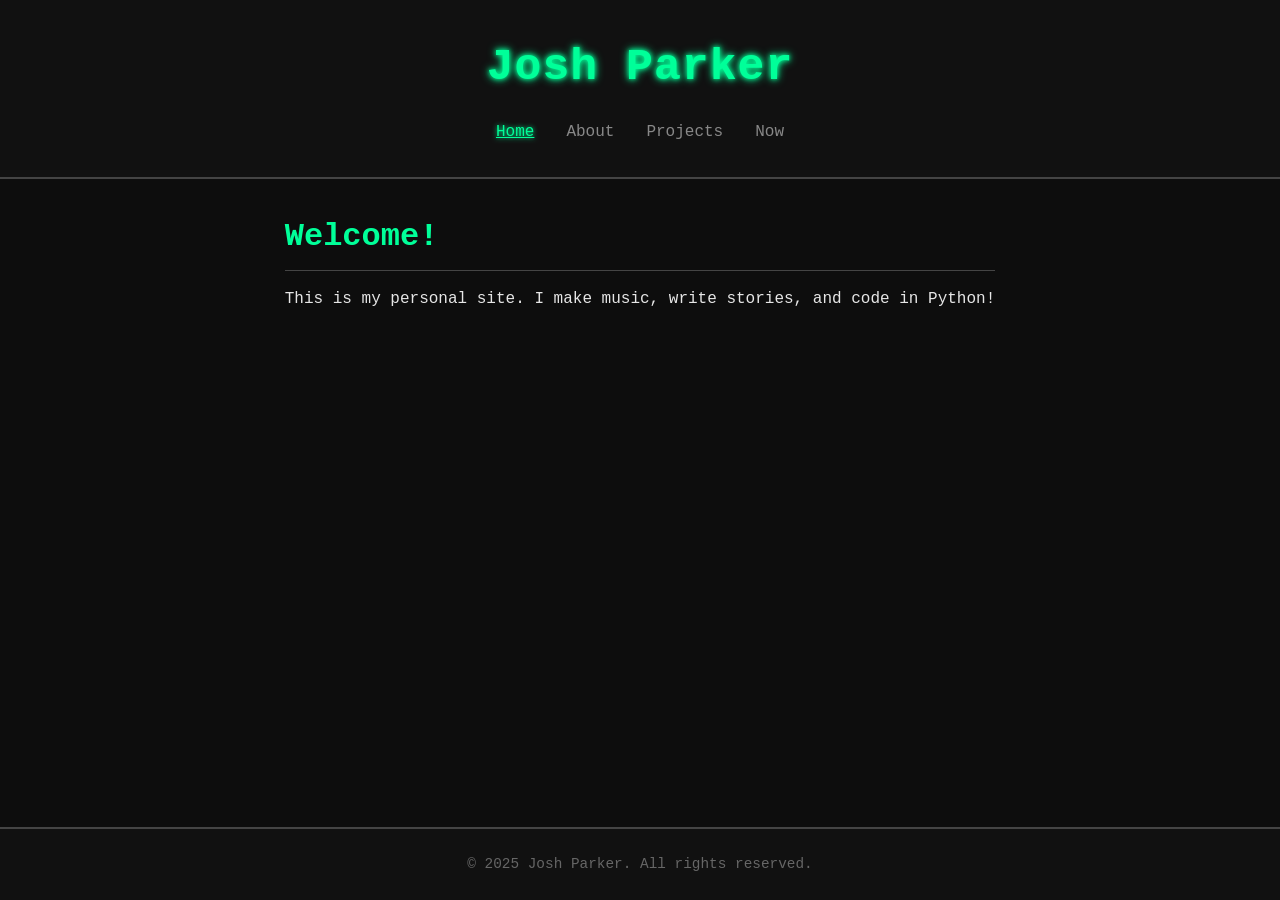
==== index.html @ b6ccecd1 "Added Current Song, updated everything, new theme, and added a localhost server .bat for development" ====
<!DOCTYPE html>
<html lang="en">
<head>
  <meta charset="UTF-8" />
  <meta name="viewport" content="width=device-width, initial-scale=1" />
  <link rel="icon" href="icon.png" type="image/png" />
  <title>Josh Parker</title>
  <link rel="stylesheet" href="style.css" />
</head>
<body>
  <header>
    <a href="#home" class="logo-link">
    </a>
    <h1>Josh Parker</h1>
    <nav>
      <a href="#home">Home</a>
      <a href="#about">About</a>
      <a href="#projects">Projects</a>
      <a href="#now">Now</a>
    </nav>
  </header>

  <main>
    <section id="home" class="page active fade-in">
      <h2>Welcome!</h2>
      <p>This is my personal site. I make music, write stories, and code in Python!</p>
    </section>

  <section id="now" class="page">
    <h2>What I'm Doing Now</h2>
    <p>This page is a reflection of what I'm currently focused on. Inspired by <a href="https://nownownow.com" target="_blank">nownownow.com</a>.</p>
    <ul>
      <li><strong>🎵 Music:</strong> Writing and producing original music — lots of experimenting with percussion and electric recently. Fav Artists RN: TOP, Half-Alive, Raynes.</li>
      <li><strong>🧑‍💻 Programming:</strong> This website, and anything that needs done for my CS class lol.</li>
      <li><strong>✍️ Writing:</strong> Expanding the Nexus storyline and worldbuilding across the <a href="projects">Echoverse</a>.</li>
      <li><strong>📚 Reading:</strong> Reading some more Star Wars: Legends, because I've collected way too many I haven't read.</li>
      <li><strong>🧠 Learning:</strong> Trying to get better at backend coding, Joel usualy does that... Brushing up on my UI/UX design; it's been a minute.</li>
    </ul>
    <h2>Now Playing...</h2>
    <p>Check out what I'm currently listening to on Spotify:</p>
    <div id="spotify-widget">
      <img id="spotify-art" src="https://i.scdn.co/image/ab67616d0000b273aaa954ffc9e1e606c17bad8d" alt="Album Art" />
      <div id="spotify-info">
        <a id="spotify-track" href="#" target="_blank">Loading...</a>
        <p id="spotify-artist">Loading...</p>
      </div>
    </div>
    <p>&nbsp;</p>
    <p>This is a widget made to pull my data from a HTTP server that holds data from Spotify's API. It is a REAL TIME representation of what I am listening to RIGHT NOW. It should update once every 15 seconds.</p>
    <p>&nbsp;</p>
    <p><em>Last updated: August 16, 2025</em></p>
  </section>


    <section id="projects" class="page">
      <h2>Projects</h2>
      <ul>
        <li><strong>mDirt:</strong> A tool for easier Minecraft Datapack creation <a href="https://faith-and-code-technologies.github.io/mDirt/">View Here</a></li>
        <li><strong>Echoverse:</strong> A unvierse or stories spaning across thousands of years on multiple planets, writen with my cousin Joel! See <a href="https://thejupiterdev.github.io/#worlds" target="_blank">his website</a> for more.</li>
        <li><strong>Music Projects:</strong> <a href="https://www.youtube.com/@Josh-Makes-Music" target="_blank">YouTube Channel</a></li>
      </ul>
    </section>

    <section id="about" class="page">
      <h2>About</h2>
      <p>Hey there! I'm Josh Parker — musician, coder, and storyteller.</p>
    </section>
  </main>

  <footer>
    <p>© 2025 Josh Parker. All rights reserved.</p>
  </footer>

  <script>
    const navLinks = document.querySelectorAll("nav a");
    const pages = document.querySelectorAll(".page");

    navLinks.forEach(link => {
      link.addEventListener("click", e => {
        e.preventDefault();
        const target = link.getAttribute("data-page");

        pages.forEach(page => {
          page.classList.remove("active", "fade-in");
        });

        navLinks.forEach(nav => nav.classList.remove("active"));
        link.classList.add("active");

        const targetPage = document.getElementById(target);
        targetPage.classList.add("active", "fade-in");
      });
    });
  </script>
  <script>
  const links = document.querySelectorAll("nav a");
  const sections = document.querySelectorAll(".page");

  function showSection(id) {
    sections.forEach(sec => {
      sec.classList.remove("active", "fade-in");
    });
    const target = document.querySelector(id);
    if (target) {
      target.classList.add("active");
      setTimeout(() => target.classList.add("fade-in"), 10);
    }

    links.forEach(link => {
      link.classList.toggle("active", link.getAttribute("href") === id);
    });
  }

  // Handle nav click
  links.forEach(link => {
    link.addEventListener("click", e => {
      e.preventDefault();
      const href = link.getAttribute("href");
      history.pushState(null, "", href);
      showSection(href);
    });
  });

  // Handle hash on load
  window.addEventListener("load", () => {
    const hash = location.hash || "#home";
    showSection(hash);
  });

  // Handle back/forward browser navigation
  window.addEventListener("popstate", () => {
    showSection(location.hash || "#home");
  });
</script>

<script src="spotify_url.js"></script>
<script>
async function updateSpotifyWidget() {
  const trackLink = document.getElementById('spotify-track');
  const artistText = document.getElementById('spotify-artist');
  const albumArt = document.getElementById('spotify-art');

  try {
    const response = await fetch(SPOTIFY_JSON_URL);
    if (!response.ok) throw new Error('Network response was not ok');

    const data = await response.json();

    // If no song is playing
    if (!data.track || !data.artist) {
      trackLink.textContent = "No song playing";
      trackLink.href = "#";
      artistText.textContent = "";
      albumArt.src = "";
      return;
    }

    albumArt.src = data.cover_url || albumArt.src;
    trackLink.textContent = data.track;
    trackLink.href = data.url || "#";
    artistText.textContent = data.artist;

  } catch (err) {
    console.error('Spotify widget error:', err);
    trackLink.textContent = "Unable to load, server down?";
    trackLink.href = "#";
    artistText.textContent = "";
    albumArt.src = "";
  }
}

updateSpotifyWidget();
setInterval(updateSpotifyWidget, 15000);
</script>

</body>
</html>
---- style.css ----
/* --- Base / Reset --- */
* {
  margin: 0;
  padding: 0;
  box-sizing: border-box;
}

html, body {
  font-family: "Courier New", Courier, monospace;
  background-color: #0d0d0d;
  color: #e6e6e6;
  min-height: 100vh;
  display: flex;
  flex-direction: column;
  line-height: 1.6;
}

/* --- Header --- */
header {
  background-color: #111;
  color: #e6e6e6;
  padding: 2rem 1rem;
  text-align: center;
  border-bottom: 2px solid #444;
  animation: headerPulse 2s infinite alternate;
}

header h1 {
  font-size: 2.8rem;
  letter-spacing: 1px;
  margin-bottom: 1rem;
  color: #00ff99;
  text-shadow: 0 0 5px #00ff99, 0 0 10px #00ff99;
}

/* Header pulse animation */
@keyframes headerPulse {
  0% { background-color: #111; }
  50% { background-color: #1a1a1a; }
  100% { background-color: #111; }
}

nav {
  display: flex;
  justify-content: center;
  gap: 2rem;
  flex-wrap: wrap;
  margin-top: 0.5rem;
}

nav a {
  color: #888;
  text-decoration: none;
  transition: color 0.2s, text-shadow 0.2s;
  font-weight: 500;
}

nav a:hover,
nav a.active {
  color: #00ff99;
  text-decoration: underline;
  text-shadow: 0 0 5px #00ff99;
}

/* --- Main Content --- */
main {
  padding: 2rem;
  max-width: 800px;
  margin: 0 auto;
  flex: 1 0 auto; /* allow main to expand so footer sticks to bottom */
}

/* --- Page Transitions --- */
.page {
  display: none;
  opacity: 0;
  transform: translateY(10px);
  transition: opacity 0.4s ease, transform 0.4s ease;
}

.page.active {
  display: block;
}

.page.fade-in {
  opacity: 1;
  transform: translateY(0);
}

/* --- Headings --- */
h2 {
  font-size: 2rem;
  color: #00ff99;
  border-bottom: 1px solid #444;
  padding-bottom: 0.5rem;
  margin-bottom: 1rem;
}

/* --- Lists --- */
ul {
  list-style: none;
  padding-left: 1.2rem;
}

li {
  margin: 0.7rem 0;
  padding-left: 1.2rem;
  text-indent: -1.2rem;
}

li::before {
  content: "»";
  padding-right: 0.5rem;
  color: #00ff99;
}

/* --- Spotify Widget --- */
#spotify-widget {
  display: flex;
  align-items: center;
  gap: 12px;
  background-color: #1a1a1a;
  padding: 12px 16px;
  border-radius: 8px;
  margin-top: 1rem;
  border: 1px solid #00ff99;
}

#spotify-art {
  width: 64px;
  height: 64px;
  border-radius: 5px;
  border: 1px solid #444;
}

#spotify-info {
  display: flex;
  flex-direction: column;
}

#spotify-track {
  font-weight: bold;
  color: #00ff99;
  text-decoration: none;
}

#spotify-track:hover {
  text-decoration: underline;
}

#spotify-artist {
  font-size: 0.9rem;
  color: #ccc;
  margin-top: 2px;
}

/* --- Footer --- */
footer {
  text-align: center;
  padding: 1.5rem 1rem;
  background-color: #111;
  color: #666;
  border-top: 2px solid #444;
  font-size: 0.9rem;
  flex-shrink: 0; /* ensures footer stays at bottom */
}

/* --- Links --- */
a {
  color: #00ff99;
  text-decoration: none;
}

a:hover {
  text-decoration: underline;
}

/* --- Responsive --- */
@media (max-width: 600px) {
  header h1 {
    font-size: 1.8rem;
  }

  nav {
    flex-direction: column;
    gap: 0.5rem;
  }

  main {
    padding: 1rem;
  }

  #spotify-widget {
    flex-direction: column;
    align-items: flex-start;
  }
}
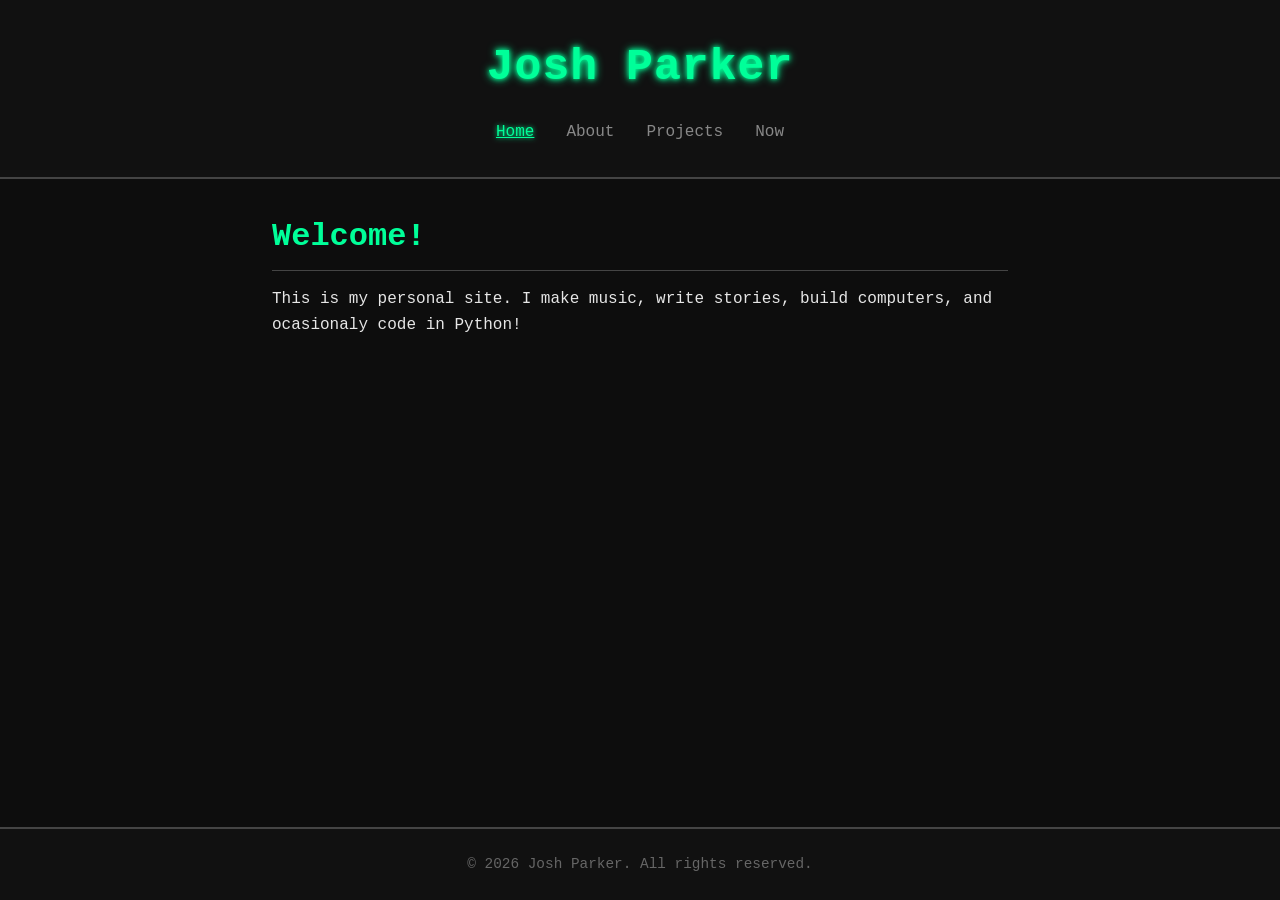
==== commit 67be0138: "Revise personal site details and remove Spotify widget Updated personal site content and removed Spo" ====
--- a/index.html
+++ b/index.html
@@ -1,4 +1,4 @@
-  <!DOCTYPE html>
+<!DOCTYPE html>
 <html lang="en">
 <head>
   <meta charset="UTF-8" />
@@ -23,32 +23,20 @@
   <main>
     <section id="home" class="page active fade-in">
       <h2>Welcome!</h2>
-      <p>This is my personal site. I make music, write stories, and code in Python!</p>
+      <p>This is my personal site. I make music, write stories, build computers, and ocasionaly code in Python!</p>
     </section>
 
   <section id="now" class="page">
     <h2>What I'm Doing Now</h2>
     <p>This page is a reflection of what I'm currently focused on. Inspired by <a href="https://nownownow.com" target="_blank">nownownow.com</a>.</p>
     <ul>
-      <li><strong>🎵 Music:</strong> Writing and producing original music — lots of experimenting with percussion and electric recently. Fav Artists RN: TOP, Half-Alive, Raynes.</li>
-      <li><strong>🧑‍💻 Programming:</strong> This website, and anything that needs done for my CS class lol.</li>
-      <li><strong>✍️ Writing:</strong> Expanding the Nexus storyline and worldbuilding across the <a href="projects">Echoverse</a>.</li>
-      <li><strong>📚 Reading:</strong> Reading some more Star Wars: Legends, because I've collected way too many I haven't read.</li>
-      <li><strong>🧠 Learning:</strong> Trying to get better at backend coding, Joel usualy does that... Brushing up on my UI/UX design; it's been a minute.</li>
+      <li><strong>🎵 Music:</strong> (Trying to) Write and produce original music — trying to expand on my piano and electric skills. Fav Artists RN: TOP, Half-Alive, Raynes.</li>
+      <li><strong>🧑‍💻 Technology:</strong> Playing with homelabing and my home studio. </li>
+      <li><strong>✍️ Writing:</strong> The <a href="projects">Echoverse</a> is currently halted, and I'm trying to focus in on independent Kashiet lore.</li>
+      <li><strong>📚 Reading:</strong> Reading Mistborn by Brandon Sanderson.</li>
+      <li><strong>🧠 Learning:</strong> Trying to learn proper music production.</li>
     </ul>
-    <h2>Now Playing...</h2>
-    <p>Check out what I'm currently listening to on Spotify:</p>
-    <div id="spotify-widget">
-      <img id="spotify-art" src="https://i.scdn.co/image/ab67616d0000b273aaa954ffc9e1e606c17bad8d" alt="Album Art" />
-      <div id="spotify-info">
-        <a id="spotify-track" href="#" target="_blank">Loading...</a>
-        <p id="spotify-artist">Loading...</p>
-      </div>
-    </div>
-    <p>&nbsp;</p>
-    <p>This is a widget made to pull my data from a HTTP server that holds data from Spotify's API. It is a REAL TIME representation of what I am listening to RIGHT NOW. It should update once every 15 seconds.</p>
-    <p>&nbsp;</p>
-    <p><em>Last updated: August 16, 2025</em></p>
+    <p><em>Last updated: August 12, 2026</em></p>
   </section>
 
 
@@ -64,21 +52,29 @@
     <section id="about" class="page">
       <h2>About</h2>
       <p>Hey there! I'm Josh Parker — musician, coder, and storyteller.</p>
+      <p><a href="https://www.youtube.com/@Josh-Makes-Music" target="_blank">YouTube Channel</a></li></p>
     </section>
   </main>
 
   <footer>
-    <p>© 2025 Josh Parker. All rights reserved.</p>
+    <p>© 2026 Josh Parker. All rights reserved.</p>
   </footer>
 
   <script>
+    console.log("🔍 Debug: Starting nav/page logic setup...");
+
     const navLinks = document.querySelectorAll("nav a");
     const pages = document.querySelectorAll(".page");
 
+    console.log("Nav links found:", navLinks.length);
+    console.log("Page sections found:", pages.length);
+
     navLinks.forEach(link => {
       link.addEventListener("click", e => {
+        console.log("🔗 Nav clicked:", link.href);
         e.preventDefault();
         const target = link.getAttribute("data-page");
+        console.log("Target data-page attribute:", target);
 
         pages.forEach(page => {
           page.classList.remove("active", "fade-in");
@@ -88,22 +84,33 @@
         link.classList.add("active");
 
         const targetPage = document.getElementById(target);
-        targetPage.classList.add("active", "fade-in");
+        console.log("Target page element:", targetPage);
+        if (targetPage) {
+          targetPage.classList.add("active", "fade-in");
+        } else {
+          console.warn("⚠️ No page found with ID:", target);
+        }
       });
     });
   </script>
   <script>
+  console.log("🔍 Debug: Starting nav hash/history logic...");
+
   const links = document.querySelectorAll("nav a");
   const sections = document.querySelectorAll(".page");
 
   function showSection(id) {
+    console.log("📄 showSection called with id:", id);
     sections.forEach(sec => {
       sec.classList.remove("active", "fade-in");
     });
     const target = document.querySelector(id);
+    console.log("Target section element:", target);
     if (target) {
       target.classList.add("active");
       setTimeout(() => target.classList.add("fade-in"), 10);
+    } else {
+      console.warn("⚠️ No section matched:", id);
     }
 
     links.forEach(link => {
@@ -111,9 +118,9 @@
     });
   }
 
-  // Handle nav click
   links.forEach(link => {
     link.addEventListener("click", e => {
+      console.log("🔗 Navigation click:", link.getAttribute("href"));
       e.preventDefault();
       const href = link.getAttribute("href");
       history.pushState(null, "", href);
@@ -121,57 +128,17 @@
     });
   });
 
-  // Handle hash on load
   window.addEventListener("load", () => {
     const hash = location.hash || "#home";
+    console.log("📂 Window load, hash:", hash);
     showSection(hash);
   });
 
-  // Handle back/forward browser navigation
   window.addEventListener("popstate", () => {
+    console.log("📂 Popstate detected, hash:", location.hash);
     showSection(location.hash || "#home");
   });
 </script>
 
-<script src="spotify_url.js"></script>
-<script>
-async function updateSpotifyWidget() {
-  const trackLink = document.getElementById('spotify-track');
-  const artistText = document.getElementById('spotify-artist');
-  const albumArt = document.getElementById('spotify-art');
-
-  try {
-    const response = await fetch(SPOTIFY_JSON_URL);
-    if (!response.ok) throw new Error('Network response was not ok');
-
-    const data = await response.json();
-
-    // If no song is playing
-    if (!data.track || !data.artist) {
-      trackLink.textContent = "No song playing";
-      trackLink.href = "#";
-      artistText.textContent = "";
-      albumArt.src = "";
-      return;
-    }
-
-    albumArt.src = data.cover_url || albumArt.src;
-    trackLink.textContent = data.track;
-    trackLink.href = data.url || "#";
-    artistText.textContent = data.artist;
-
-  } catch (err) {
-    console.error('Spotify widget error:', err);
-    trackLink.textContent = "Unable to load, server down?";
-    trackLink.href = "#";
-    artistText.textContent = "";
-    albumArt.src = "";
-  }
-}
-
-updateSpotifyWidget();
-setInterval(updateSpotifyWidget, 15000);
-</script>
-
 </body>
 </html>
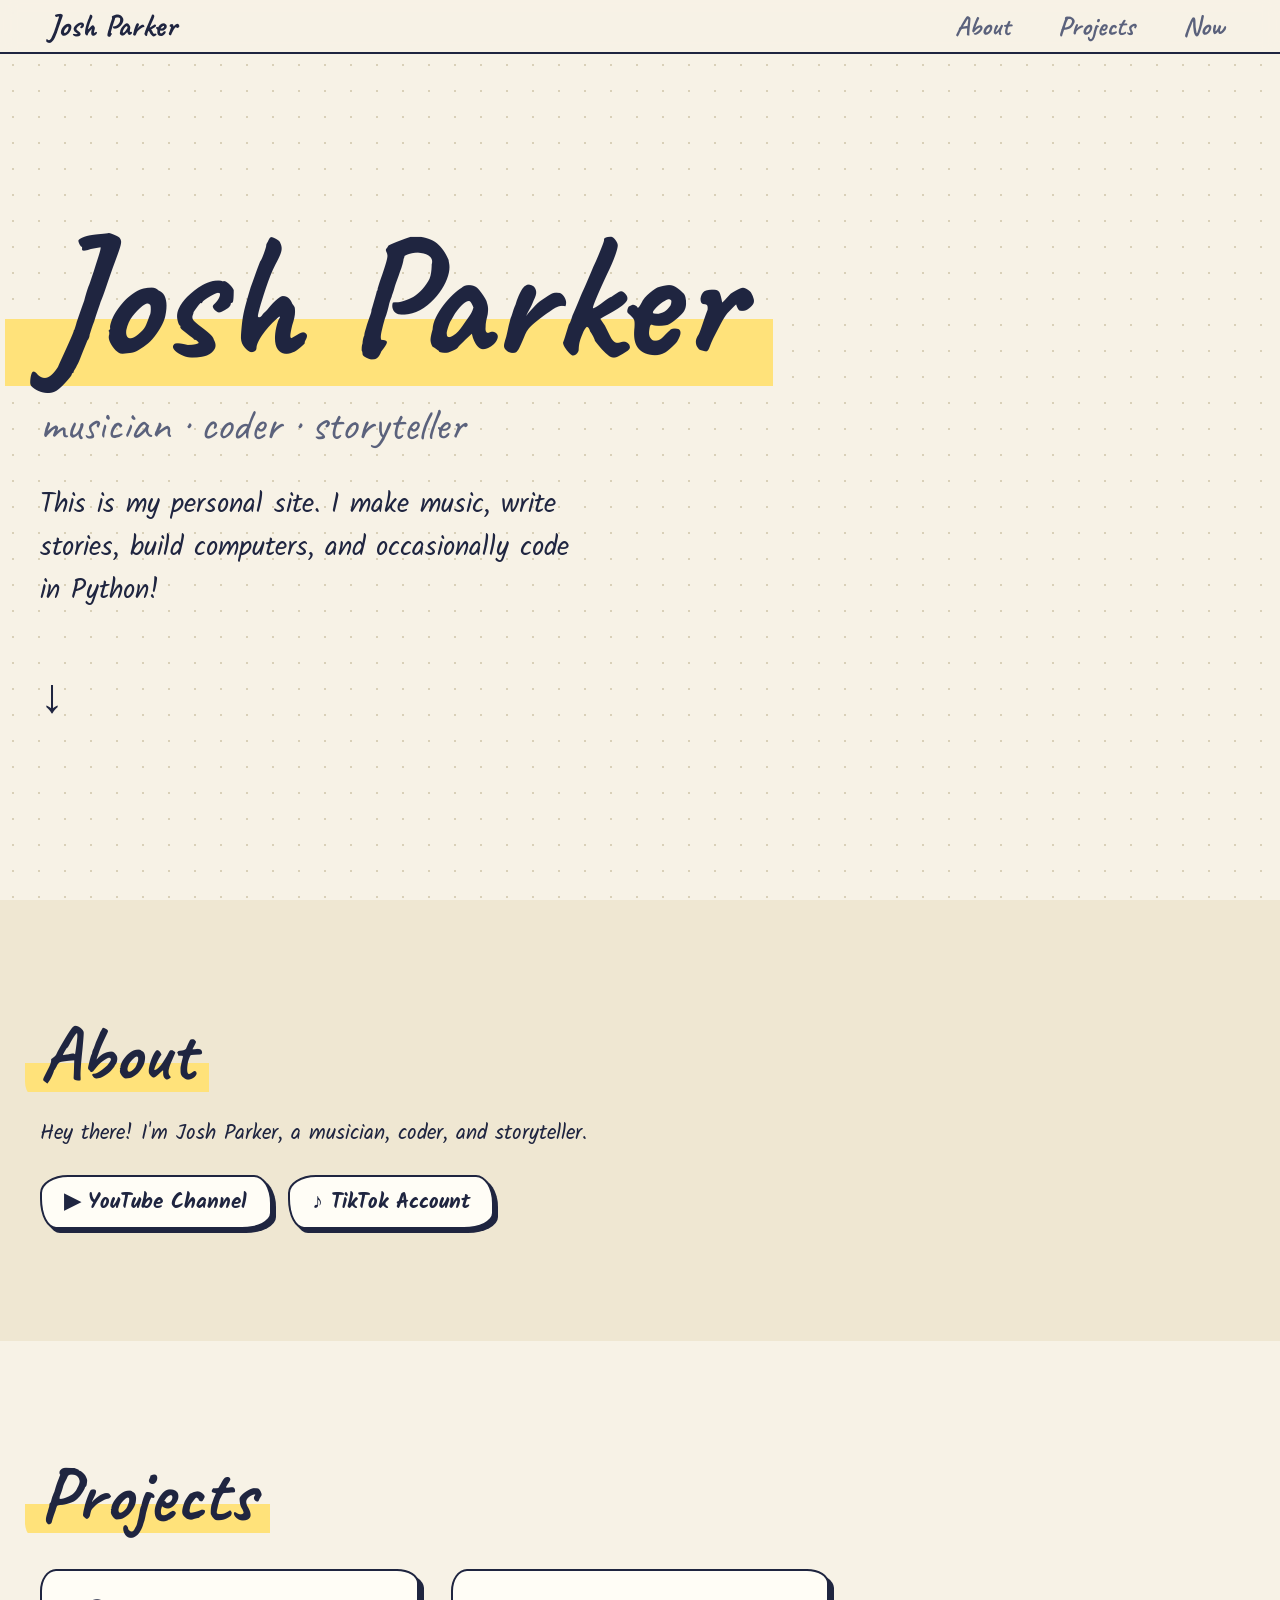
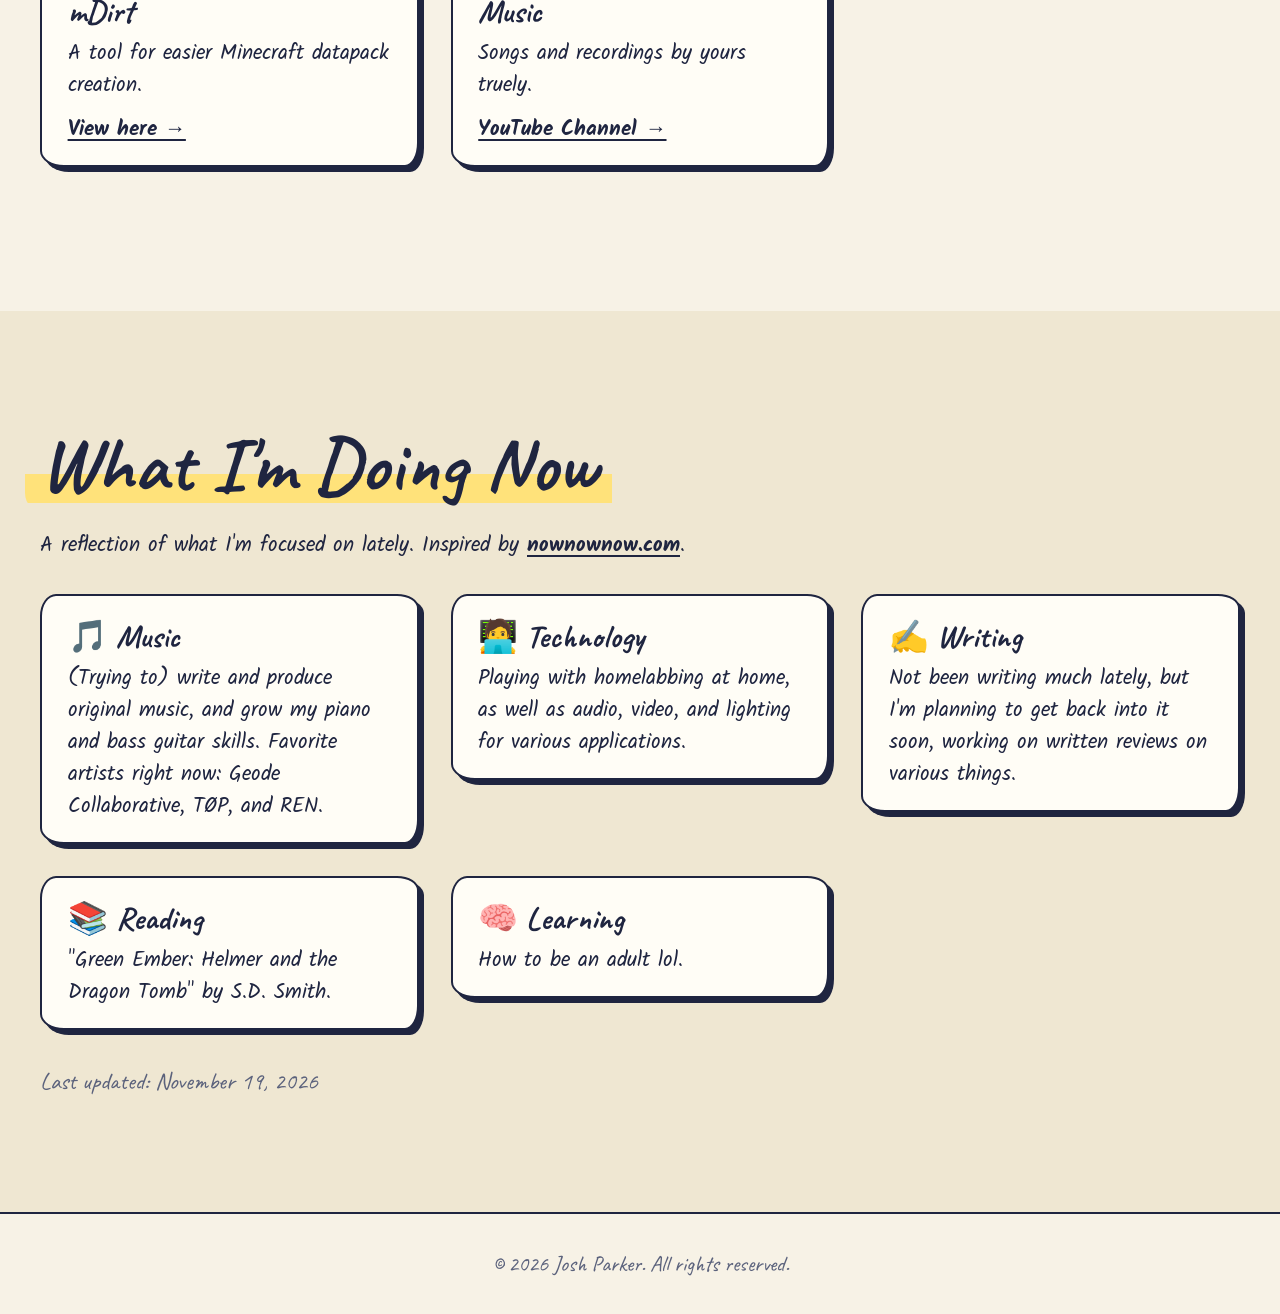
==== commit d3826116: "Add files via upload Updated Theme and Content Nov 2026" ====
--- a/index.html
+++ b/index.html
@@ -3,56 +3,104 @@
 <head>
   <meta charset="UTF-8" />
   <meta name="viewport" content="width=device-width, initial-scale=1" />
+  <meta name="description" content="Josh Parker's personal site: music, stories, computers, and a little Python." />
+  <title>Josh Parker</title>
   <link rel="icon" href="icon.png" type="image/png" />
-  <title>Josh Parker</title>
+  <link rel="preconnect" href="https://fonts.googleapis.com" />
+  <link rel="preconnect" href="https://fonts.gstatic.com" crossorigin />
+  <link href="https://fonts.googleapis.com/css2?family=Caveat:wght@500;700&family=Kalam:wght@300;400;700&display=swap" rel="stylesheet" />
   <link rel="stylesheet" href="style.css" />
 </head>
 <body>
-  <header>
-    <a href="#home" class="logo-link">
-    </a>
-    <h1>Josh Parker</h1>
-    <nav>
-      <a href="#home">Home</a>
+  <nav class="topbar" aria-label="Main">
+    <a href="#home" class="brand">Josh Parker</a>
+    <div class="links">
       <a href="#about">About</a>
       <a href="#projects">Projects</a>
       <a href="#now">Now</a>
-    </nav>
-  </header>
+    </div>
+  </nav>
 
   <main>
-    <section id="home" class="page active fade-in">
-      <h2>Welcome!</h2>
-      <p>This is my personal site. I make music, write stories, build computers, and ocasionaly code in Python!</p>
+    <section id="home" class="hero">
+      <div class="wrap">
+        <h1><span>Josh Parker</span></h1>
+        <p class="tagline">musician · coder · storyteller</p>
+        <p class="intro">This is my personal site. I make music, write stories, build computers, and occasionally code in Python!</p>
+        <a class="down" href="#about" aria-label="Scroll to About">↓</a>
+      </div>
     </section>
 
-  <section id="now" class="page">
-    <h2>What I'm Doing Now</h2>
-    <p>This page is a reflection of what I'm currently focused on. Inspired by <a href="https://nownownow.com" target="_blank">nownownow.com</a>.</p>
-    <ul>
-      <li><strong>🎵 Music:</strong> (Trying to) Write and produce original music — trying to expand on my piano and electric skills. Fav Artists RN: TOP, Half-Alive, Raynes.</li>
-      <li><strong>🧑‍💻 Technology:</strong> Playing with homelabing and my home studio. </li>
-      <li><strong>✍️ Writing:</strong> The <a href="projects">Echoverse</a> is currently halted, and I'm trying to focus in on independent Kashiet lore.</li>
-      <li><strong>📚 Reading:</strong> Reading Mistborn by Brandon Sanderson.</li>
-      <li><strong>🧠 Learning:</strong> Trying to learn proper music production.</li>
-    </ul>
-    <p><em>Last updated: August 12, 2026</em></p>
-  </section>
-
-
-    <section id="projects" class="page">
-      <h2>Projects</h2>
-      <ul>
-        <li><strong>mDirt:</strong> A tool for easier Minecraft Datapack creation <a href="https://faith-and-code-technologies.github.io/mDirt/">View Here</a></li>
-        <li><strong>Echoverse:</strong> A unvierse or stories spaning across thousands of years on multiple planets, writen with my cousin Joel! See <a href="https://thejupiterdev.github.io/#worlds" target="_blank">his website</a> for more.</li>
-        <li><strong>Music Projects:</strong> <a href="https://www.youtube.com/@Josh-Makes-Music" target="_blank">YouTube Channel</a></li>
-      </ul>
+    <section id="about" class="band alt">
+      <div class="wrap">
+        <h2><span>About</span></h2>
+        <p>Hey there! I'm Josh Parker, a musician, coder, and storyteller.</p>
+        <div class="pills">
+          <a class="pill" href="https://www.youtube.com/@Josh-Makes-Music" target="_blank" rel="noopener">▶ YouTube Channel</a>
+          <a class="pill" href="https://www.tiktok.com/@joshuacovert1" target="_blank" rel="noopener">♪ TikTok Account</a>
+        </div>
+      </div>
     </section>
 
-    <section id="about" class="page">
-      <h2>About</h2>
-      <p>Hey there! I'm Josh Parker — musician, coder, and storyteller.</p>
-      <p><a href="https://www.youtube.com/@Josh-Makes-Music" target="_blank">YouTube Channel</a></li></p>
+    <section id="projects" class="band">
+      <div class="wrap">
+        <h2><span>Projects</span></h2>
+        <div class="cards">
+          <article class="card">
+            <h3>mDirt</h3>
+            <p>A tool for easier Minecraft datapack creation.</p>
+            <a href="https://faith-and-code-technologies.github.io/mDirt/" target="_blank" rel="noopener">View here →</a>
+          </article>
+          <article class="card">
+            <h3>Music</h3>
+            <p>Songs and recordings by yours truely.</p>
+            <a href="https://www.youtube.com/@Josh-Makes-Music" target="_blank" rel="noopener">YouTube Channel →</a>
+          </article>
+        </div>
+      </div>
+    </section>
+
+    <section id="now" class="band alt">
+      <div class="wrap">
+        <h2><span>What I'm Doing Now</span></h2>
+        <p>A reflection of what I'm focused on lately. Inspired by <a href="https://nownownow.com" target="_blank" rel="noopener">nownownow.com</a>.</p>
+        <div class="cards">
+          <article class="card">
+            <h3>🎵 Music</h3>
+            <p>(Trying to) write and produce original music, and grow my piano and bass guitar skills. Favorite artists right now: Geode Collaborative, TØP, and REN.</p>
+          </article>
+          <article class="card">
+            <h3>🧑‍💻 Technology</h3>
+            <p>Playing with homelabbing at home, as well as audio, video, and lighting for various applications.</p>
+          </article>
+          <article class="card">
+            <h3>✍️ Writing</h3>
+            <p>Not been writing much lately, but I'm planning to get back into it soon, working on written reviews on various things.</p>
+          </article>
+          <article class="card">
+            <h3>📚 Reading</h3>
+            <p>"Green Ember: Helmer and the Dragon Tomb" by S.D. Smith.</p>
+          </article>
+          <article class="card">
+            <h3>🧠 Learning</h3>
+            <p>How to be an adult lol.</p>
+          </article>
+        </div>
+        <p class="updated">Last updated: November 19, 2026</p>
+      </div>
+    </section>
+    <section id="nowplaying" class="band" hidden aria-live="polite">
+      <div class="wrap">
+        <div class="np-card">
+          <img id="np-art" src="" alt="" width="96" height="96" hidden />
+          <div class="np-info">
+            <p id="np-status" class="np-status">Now playing</p>
+            <a id="np-track" class="np-track" href="#" target="_blank" rel="noopener"></a>
+            <p id="np-artist" class="np-artist"></p>
+          </div>
+          <span class="np-bars" aria-hidden="true"><i></i><i></i><i></i><i></i></span>
+        </div>
+      </div>
     </section>
   </main>
 
@@ -60,85 +108,24 @@
     <p>© 2026 Josh Parker. All rights reserved.</p>
   </footer>
 
+  <script src="nowplaying.js"></script>
   <script>
-    console.log("🔍 Debug: Starting nav/page logic setup...");
-
-    const navLinks = document.querySelectorAll("nav a");
-    const pages = document.querySelectorAll(".page");
-
-    console.log("Nav links found:", navLinks.length);
-    console.log("Page sections found:", pages.length);
-
-    navLinks.forEach(link => {
-      link.addEventListener("click", e => {
-        console.log("🔗 Nav clicked:", link.href);
-        e.preventDefault();
-        const target = link.getAttribute("data-page");
-        console.log("Target data-page attribute:", target);
-
-        pages.forEach(page => {
-          page.classList.remove("active", "fade-in");
+    (function () {
+      var links = document.querySelectorAll(".topbar .links a");
+      var sections = document.querySelectorAll("main section");
+      if (!("IntersectionObserver" in window)) return;
+      var io = new IntersectionObserver(function (entries) {
+        entries.forEach(function (e) {
+          if (!e.isIntersecting) return;
+          links.forEach(function (a) {
+            var on = a.getAttribute("href") === "#" + e.target.id;
+            a.classList.toggle("active", on);
+            if (on) a.setAttribute("aria-current", "true"); else a.removeAttribute("aria-current");
+          });
         });
-
-        navLinks.forEach(nav => nav.classList.remove("active"));
-        link.classList.add("active");
-
-        const targetPage = document.getElementById(target);
-        console.log("Target page element:", targetPage);
-        if (targetPage) {
-          targetPage.classList.add("active", "fade-in");
-        } else {
-          console.warn("⚠️ No page found with ID:", target);
-        }
-      });
-    });
+      }, { rootMargin: "-45% 0px -50% 0px" });
+      sections.forEach(function (s) { io.observe(s); });
+    })();
   </script>
-  <script>
-  console.log("🔍 Debug: Starting nav hash/history logic...");
-
-  const links = document.querySelectorAll("nav a");
-  const sections = document.querySelectorAll(".page");
-
-  function showSection(id) {
-    console.log("📄 showSection called with id:", id);
-    sections.forEach(sec => {
-      sec.classList.remove("active", "fade-in");
-    });
-    const target = document.querySelector(id);
-    console.log("Target section element:", target);
-    if (target) {
-      target.classList.add("active");
-      setTimeout(() => target.classList.add("fade-in"), 10);
-    } else {
-      console.warn("⚠️ No section matched:", id);
-    }
-
-    links.forEach(link => {
-      link.classList.toggle("active", link.getAttribute("href") === id);
-    });
-  }
-
-  links.forEach(link => {
-    link.addEventListener("click", e => {
-      console.log("🔗 Navigation click:", link.getAttribute("href"));
-      e.preventDefault();
-      const href = link.getAttribute("href");
-      history.pushState(null, "", href);
-      showSection(href);
-    });
-  });
-
-  window.addEventListener("load", () => {
-    const hash = location.hash || "#home";
-    console.log("📂 Window load, hash:", hash);
-    showSection(hash);
-  });
-
-  window.addEventListener("popstate", () => {
-    console.log("📂 Popstate detected, hash:", location.hash);
-    showSection(location.hash || "#home");
-  });
-</script>
-
 </body>
 </html>
--- a/style.css
+++ b/style.css
@@ -1,197 +1,253 @@
-/* --- Base / Reset --- */
-* {
-  margin: 0;
-  padding: 0;
-  box-sizing: border-box;
-}
-
-html, body {
-  font-family: "Courier New", Courier, monospace;
-  background-color: #0d0d0d;
-  color: #e6e6e6;
+/* One-page handwritten theme */
+
+:root {
+  --bg: #f7f2e6;
+  --bg-alt: #efe7d2;
+  --ink: #1f2540;
+  --ink-soft: #5b627c;
+  --mark: #ffe27a;
+  --card: #fffdf6;
+  --dot: #d9d0b8;
+}
+
+@media (prefers-color-scheme: dark) {
+  :root {
+    --bg: #161b23;
+    --bg-alt: #1d242e;
+    --ink: #eee9dc;
+    --ink-soft: #9aa3b5;
+    --mark: #6b5a16;
+    --card: #222a36;
+    --dot: #262e3a;
+  }
+}
+
+* { margin: 0; padding: 0; box-sizing: border-box; }
+
+html { scroll-behavior: smooth; background: var(--bg); }
+
+body {
+  font-family: "Kalam", "Segoe Print", "Bradley Hand", cursive;
+  font-size: clamp(1.1rem, 1.05rem + .35vw, 1.4rem);
+  line-height: 1.6;
+  color: var(--ink);
+  background: var(--bg);
+}
+
+.wrap { width: min(1200px, 100% - 3rem); margin: 0 auto; }
+
+/* --- Top bar --- */
+.topbar {
+  position: fixed;
+  inset: 0 0 auto 0;
+  z-index: 10;
+  display: flex;
+  justify-content: space-between;
+  align-items: center;
+  padding: .6rem clamp(1rem, 4vw, 3rem);
+  background: color-mix(in srgb, var(--bg) 88%, transparent);
+  backdrop-filter: blur(8px);
+  border-bottom: 2px solid var(--ink);
+  font-family: "Caveat", cursive;
+  font-weight: 700;
+}
+
+.brand { font-size: 2rem; color: var(--ink); text-decoration: none; line-height: 1; }
+
+.links { display: flex; gap: clamp(.75rem, 3vw, 2rem); }
+
+.links a {
+  font-size: 1.7rem;
+  line-height: 1.2;
+  color: var(--ink-soft);
+  text-decoration: none;
+  padding: 0 .5rem;
+  border-radius: 10px 16px 8px 14px;
+  transition: color .15s, background .15s;
+}
+.links a:hover { color: var(--ink); }
+.links a.active { color: var(--ink); background: var(--mark); }
+
+/* --- Sections --- */
+section { scroll-margin-top: 3.5rem; }
+
+.hero {
   min-height: 100vh;
   display: flex;
-  flex-direction: column;
-  line-height: 1.6;
-}
-
-/* --- Header --- */
-header {
-  background-color: #111;
-  color: #e6e6e6;
-  padding: 2rem 1rem;
+  align-items: center;
+  padding: 6rem 0 4rem;
+  background-color: var(--bg);
+  background-image: radial-gradient(var(--dot) 1.5px, transparent 1.5px);
+  background-size: 26px 26px;
+}
+
+.hello {
+  font-family: "Caveat", cursive;
+  font-size: clamp(1.8rem, 3vw, 2.6rem);
+  color: var(--ink-soft);
+  transform: rotate(-2deg);
+  transform-origin: left;
+  margin-bottom: -.5rem;
+}
+
+h1 {
+  font-family: "Caveat", cursive;
+  font-weight: 700;
+  font-size: clamp(4.5rem, 14vw, 11rem);
+  line-height: 1;
+}
+
+h1 span, h2 span {
+  background: linear-gradient(transparent 60%, var(--mark) 60% 90%, transparent 90%);
+  padding: 0 .2em;
+  margin-left: -.2em;
+  border-radius: 6px 18px 8px 20px;
+}
+
+.tagline {
+  font-family: "Caveat", cursive;
+  font-size: clamp(1.8rem, 3.5vw, 2.8rem);
+  color: var(--ink-soft);
+  margin: .25rem 0 1.5rem;
+}
+
+.intro { font-size: 1.25em; max-width: 34rem; }
+
+.down {
+  display: inline-block;
+  margin-top: 2.5rem;
+  font-family: "Caveat", cursive;
+  font-size: 3rem;
+  line-height: 1;
+  color: var(--ink);
+  text-decoration: none;
+  animation: bob 1.8s ease-in-out infinite;
+}
+@keyframes bob { 50% { transform: translateY(8px); } }
+
+.band { padding: clamp(4rem, 9vw, 7rem) 0; }
+.band.alt { background: var(--bg-alt); }
+
+h2 {
+  font-family: "Caveat", cursive;
+  font-weight: 700;
+  font-size: clamp(3rem, 6vw, 5rem);
+  line-height: 1.1;
+  margin-bottom: 1.25rem;
+}
+
+p { max-width: 46rem; margin-bottom: 1.25rem; }
+
+/* --- Pills (about links) --- */
+.pills { display: flex; flex-wrap: wrap; gap: 1rem; margin-top: 1.5rem; }
+
+.pill {
+  font-weight: 700;
+  padding: .5rem 1.4rem;
+  color: var(--ink);
+  background: var(--card);
+  text-decoration: none;
+  border: 2.5px solid var(--ink);
+  border-radius: 28px 18px 30px 16px / 18px 28px 16px 30px;
+  box-shadow: 4px 4px 0 var(--ink);
+  transition: transform .15s, box-shadow .15s, background .15s;
+}
+.pill:hover { background: var(--mark); transform: translate(2px, 2px); box-shadow: 2px 2px 0 var(--ink); }
+
+/* --- Cards: each is as tall as its own content --- */
+.cards {
+  display: grid;
+  grid-template-columns: repeat(auto-fill, minmax(min(100%, 300px), 1fr));
+  gap: 2rem;
+  align-items: start;
+  margin: 2rem 0;
+}
+
+.card {
+  padding: 1.4rem 1.6rem 1.2rem;
+  background: var(--card);
+  border: 2.5px solid var(--ink);
+  border-radius: 16px 22px 14px 24px / 22px 14px 24px 16px;
+  box-shadow: 5px 5px 0 var(--ink);
+  line-height: 1.5;
+}
+
+.card h3 {
+  font-family: "Caveat", cursive;
+  font-weight: 700;
+  font-size: 2rem;
+  line-height: 1.2;
+  margin-bottom: .4rem;
+}
+
+.card p { margin-bottom: .75rem; }
+.card p:last-child { margin-bottom: 0; }
+
+/* --- Links --- */
+a { color: var(--ink); font-weight: 700; text-underline-offset: 4px; text-decoration-thickness: 1.5px; }
+.card a:hover, p a:hover { background: var(--mark); border-radius: 4px; }
+a:focus-visible { outline: 2px dashed var(--ink); outline-offset: 3px; }
+
+.updated { font-family: "Caveat", cursive; font-size: 1.5rem; color: var(--ink-soft); margin: 0; }
+
+/* --- Footer --- */
+footer {
+  padding: 2rem 1.5rem;
   text-align: center;
-  border-bottom: 2px solid #444;
-  animation: headerPulse 2s infinite alternate;
-}
-
-header h1 {
-  font-size: 2.8rem;
-  letter-spacing: 1px;
-  margin-bottom: 1rem;
-  color: #00ff99;
-  text-shadow: 0 0 5px #00ff99, 0 0 10px #00ff99;
-}
-
-/* Header pulse animation */
-@keyframes headerPulse {
-  0% { background-color: #111; }
-  50% { background-color: #1a1a1a; }
-  100% { background-color: #111; }
-}
-
-nav {
-  display: flex;
-  justify-content: center;
-  gap: 2rem;
-  flex-wrap: wrap;
-  margin-top: 0.5rem;
-}
-
-nav a {
-  color: #888;
-  text-decoration: none;
-  transition: color 0.2s, text-shadow 0.2s;
-  font-weight: 500;
-}
-
-nav a:hover,
-nav a.active {
-  color: #00ff99;
-  text-decoration: underline;
-  text-shadow: 0 0 5px #00ff99;
-}
-
-/* --- Main Content --- */
-main {
-  padding: 2rem;
-  max-width: 800px;
-  margin: 0 auto;
-  flex: 1 0 auto; /* allow main to expand so footer sticks to bottom */
-}
-
-/* --- Page Transitions --- */
-.page {
-  display: none;
-  opacity: 0;
-  transform: translateY(10px);
-  transition: opacity 0.4s ease, transform 0.4s ease;
-}
-
-.page.active {
-  display: block;
-}
-
-.page.fade-in {
-  opacity: 1;
-  transform: translateY(0);
-}
-
-/* --- Headings --- */
-h2 {
-  font-size: 2rem;
-  color: #00ff99;
-  border-bottom: 1px solid #444;
-  padding-bottom: 0.5rem;
-  margin-bottom: 1rem;
-}
-
-/* --- Lists --- */
-ul {
-  list-style: none;
-  padding-left: 1.2rem;
-}
-
-li {
-  margin: 0.7rem 0;
-  padding-left: 1.2rem;
-  text-indent: -1.2rem;
-}
-
-li::before {
-  content: "»";
-  padding-right: 0.5rem;
-  color: #00ff99;
-}
-
-/* --- Spotify Widget --- */
-#spotify-widget {
+  font-family: "Caveat", cursive;
+  font-size: 1.4rem;
+  color: var(--ink-soft);
+  border-top: 2px solid var(--ink);
+}
+footer p { margin: 0 auto; max-width: none; }
+
+@media (max-width: 520px) {
+  .brand { font-size: 1.5rem; }
+  .links a { font-size: 1.4rem; padding: 0 .3rem; }
+}
+
+@media (prefers-reduced-motion: reduce) {
+  html { scroll-behavior: auto; }
+  .down { animation: none; }
+}
+
+/* --- Now playing (Last.fm) --- */
+#nowplaying { padding: 3rem 0; }
+#nowplaying[hidden] { display: none; }
+
+.np-card {
   display: flex;
   align-items: center;
-  gap: 12px;
-  background-color: #1a1a1a;
-  padding: 12px 16px;
-  border-radius: 8px;
-  margin-top: 1rem;
-  border: 1px solid #00ff99;
-}
-
-#spotify-art {
-  width: 64px;
-  height: 64px;
-  border-radius: 5px;
-  border: 1px solid #444;
-}
-
-#spotify-info {
-  display: flex;
-  flex-direction: column;
-}
-
-#spotify-track {
-  font-weight: bold;
-  color: #00ff99;
-  text-decoration: none;
-}
-
-#spotify-track:hover {
-  text-decoration: underline;
-}
-
-#spotify-artist {
-  font-size: 0.9rem;
-  color: #ccc;
-  margin-top: 2px;
-}
-
-/* --- Footer --- */
-footer {
-  text-align: center;
-  padding: 1.5rem 1rem;
-  background-color: #111;
-  color: #666;
-  border-top: 2px solid #444;
-  font-size: 0.9rem;
-  flex-shrink: 0; /* ensures footer stays at bottom */
-}
-
-/* --- Links --- */
-a {
-  color: #00ff99;
-  text-decoration: none;
-}
-
-a:hover {
-  text-decoration: underline;
-}
-
-/* --- Responsive --- */
-@media (max-width: 600px) {
-  header h1 {
-    font-size: 1.8rem;
-  }
-
-  nav {
-    flex-direction: column;
-    gap: 0.5rem;
-  }
-
-  main {
-    padding: 1rem;
-  }
-
-  #spotify-widget {
-    flex-direction: column;
-    align-items: flex-start;
-  }
-}
+  gap: 1.25rem;
+  max-width: 560px;
+  padding: 1rem 1.4rem 1rem 1rem;
+  background: var(--card);
+  border: 2.5px solid var(--ink);
+  border-radius: 16px 22px 14px 24px / 22px 14px 24px 16px;
+  box-shadow: 5px 5px 0 var(--ink);
+}
+
+.np-card img {
+  width: 96px; height: 96px;
+  object-fit: cover;
+  border: 2.5px solid var(--ink);
+  border-radius: 10px 14px 8px 12px;
+  flex: none;
+}
+
+.np-info { min-width: 0; flex: 1; }
+.np-info p { margin: 0; max-width: none; }
+
+.np-status { font-family: "Caveat", cursive; font-weight: 700; font-size: 1.5rem; line-height: 1.2; color: var(--ink-soft); }
+.np-track { display: block; font-weight: 700; line-height: 1.3; overflow: hidden; text-overflow: ellipsis; white-space: nowrap; text-decoration: none; }
+.np-track:hover { background: var(--mark); border-radius: 4px; }
+.np-artist { color: var(--ink-soft); overflow: hidden; text-overflow: ellipsis; white-space: nowrap; }
+
+.np-bars { display: none; align-items: flex-end; gap: 4px; height: 28px; flex: none; }
+.live .np-bars { display: flex; }
+.np-bars i { width: 5px; height: 100%; background: var(--ink); border-radius: 3px; transform-origin: bottom; animation: eq 1s ease-in-out infinite; }
+.np-bars i:nth-child(2) { animation-delay: -.3s; }
+.np-bars i:nth-child(3) { animation-delay: -.6s; }
+.np-bars i:nth-child(4) { animation-delay: -.15s; }
+@keyframes eq { 0%, 100% { transform: scaleY(.25); } 50% { transform: scaleY(1); } }
+@media (prefers-reduced-motion: reduce) { .np-bars i { animation: none; transform: scaleY(.6); } }
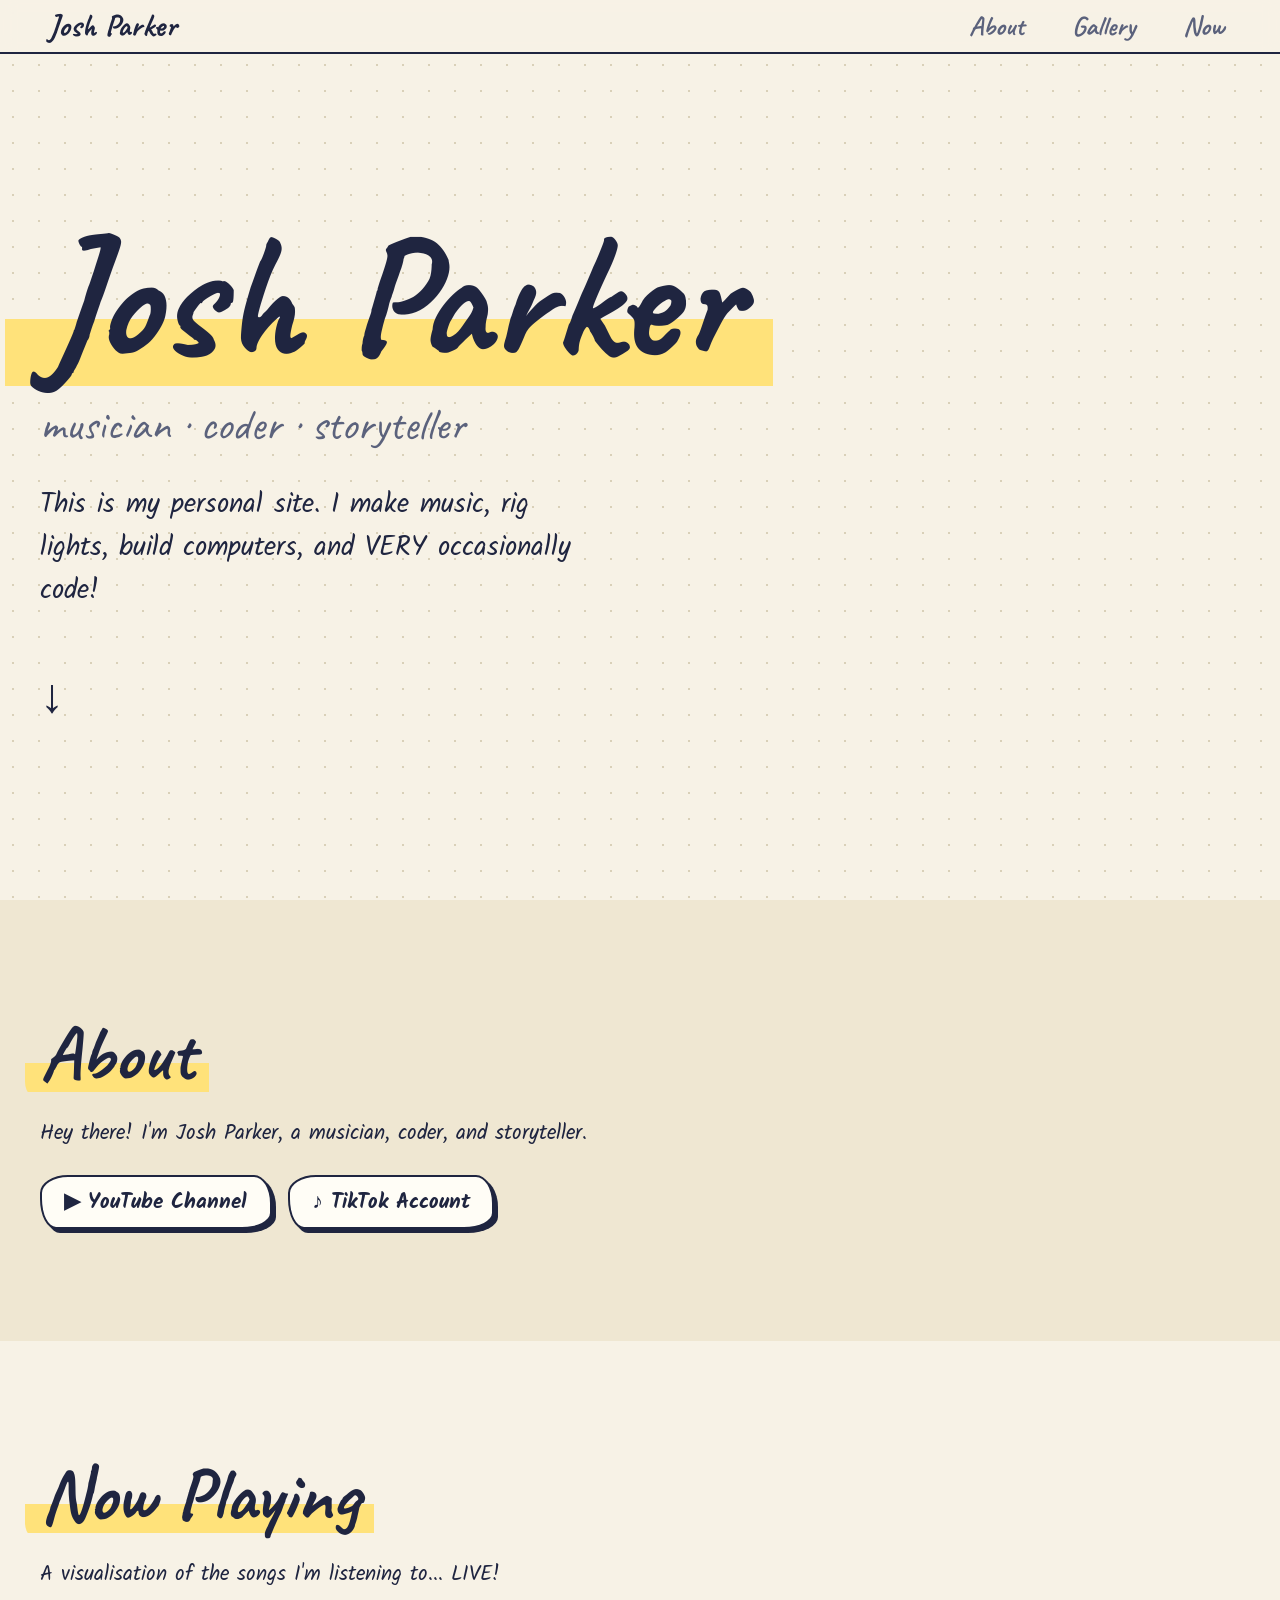
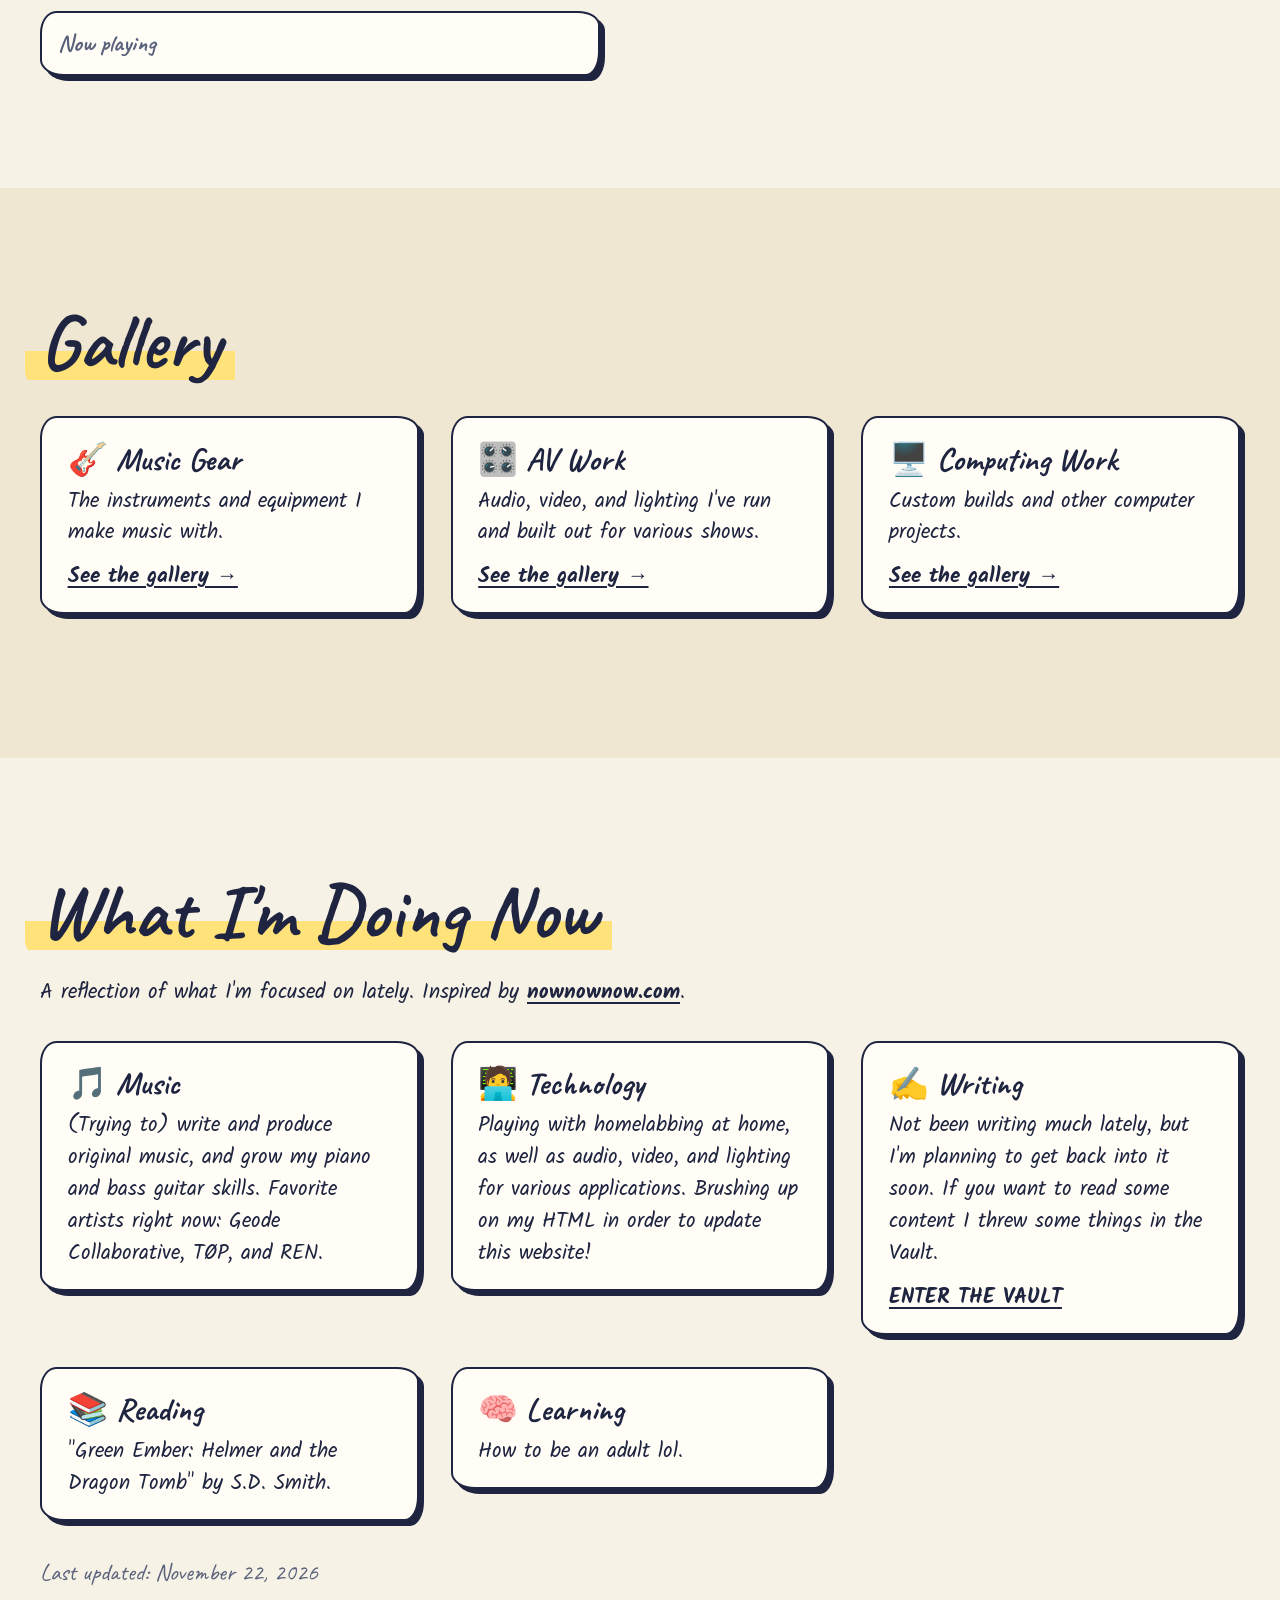
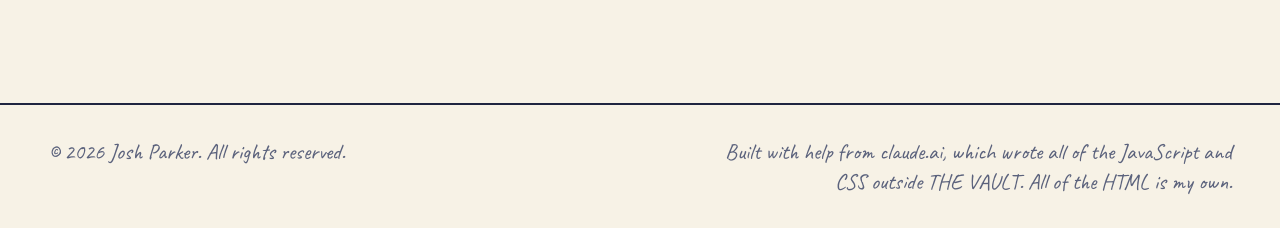
==== commit a180b26c: "Updated site, added Gallery and Vault. Finished Now Playing." ====
--- a/index.html
+++ b/index.html
@@ -16,7 +16,7 @@
     <a href="#home" class="brand">Josh Parker</a>
     <div class="links">
       <a href="#about">About</a>
-      <a href="#projects">Projects</a>
+      <a href="#gallery">Gallery</a>
       <a href="#now">Now</a>
     </div>
   </nav>
@@ -26,7 +26,7 @@
       <div class="wrap">
         <h1><span>Josh Parker</span></h1>
         <p class="tagline">musician · coder · storyteller</p>
-        <p class="intro">This is my personal site. I make music, write stories, build computers, and occasionally code in Python!</p>
+        <p class="intro">This is my personal site. I make music, rig lights, build computers, and VERY occasionally code!</p>
         <a class="down" href="#about" aria-label="Scroll to About">↓</a>
       </div>
     </section>
@@ -42,25 +42,46 @@
       </div>
     </section>
 
-    <section id="projects" class="band">
+    <section id="nowplaying" class="band" hidden>
       <div class="wrap">
-        <h2><span>Projects</span></h2>
+        <h2><span>Now Playing</span></h2>
+        <p>A visualisation of the songs I'm listening to... LIVE!</p>
+        <div class="np-card" aria-live="polite">
+          <img id="np-art" src="" alt="" width="96" height="96" hidden />
+          <div class="np-info">
+            <p id="np-status" class="np-status">Now playing</p>
+            <a id="np-track" class="np-track" href="#" target="_blank" rel="noopener"></a>
+            <p id="np-artist" class="np-artist"></p>
+          </div>
+          <span class="np-bars" aria-hidden="true"><i></i><i></i><i></i><i></i></span>
+        </div>
+      </div>
+    </section>
+
+    <section id="gallery" class="band alt">
+      <div class="wrap">
+        <h2><span>Gallery</span></h2>
         <div class="cards">
           <article class="card">
-            <h3>mDirt</h3>
-            <p>A tool for easier Minecraft datapack creation.</p>
-            <a href="https://faith-and-code-technologies.github.io/mDirt/" target="_blank" rel="noopener">View here →</a>
+            <h3>🎸 Music Gear</h3>
+            <p>The instruments and equipment I make music with.</p>
+            <a href="music.html">See the gallery →</a>
           </article>
           <article class="card">
-            <h3>Music</h3>
-            <p>Songs and recordings by yours truely.</p>
-            <a href="https://www.youtube.com/@Josh-Makes-Music" target="_blank" rel="noopener">YouTube Channel →</a>
+            <h3>🎛️ AV Work</h3>
+            <p>Audio, video, and lighting I've run and built out for various shows.</p>
+            <a href="av.html">See the gallery →</a>
+          </article>
+          <article class="card">
+            <h3>🖥️ Computing Work</h3>
+            <p>Custom builds and other computer projects.</p>
+            <a href="computing.html">See the gallery →</a>
           </article>
         </div>
       </div>
     </section>
 
-    <section id="now" class="band alt">
+    <section id="now" class="band">
       <div class="wrap">
         <h2><span>What I'm Doing Now</span></h2>
         <p>A reflection of what I'm focused on lately. Inspired by <a href="https://nownownow.com" target="_blank" rel="noopener">nownownow.com</a>.</p>
@@ -71,11 +92,12 @@
           </article>
           <article class="card">
             <h3>🧑‍💻 Technology</h3>
-            <p>Playing with homelabbing at home, as well as audio, video, and lighting for various applications.</p>
+            <p>Playing with homelabbing at home, as well as audio, video, and lighting for various applications. Brushing up on my HTML in order to update this website!</p>
           </article>
           <article class="card">
             <h3>✍️ Writing</h3>
-            <p>Not been writing much lately, but I'm planning to get back into it soon, working on written reviews on various things.</p>
+            <p>Not been writing much lately, but I'm planning to get back into it soon. If you want to read some content I threw some things in the Vault.</p>
+            <a href="vault.html">ENTER THE VAULT</a>
           </article>
           <article class="card">
             <h3>📚 Reading</h3>
@@ -86,26 +108,14 @@
             <p>How to be an adult lol.</p>
           </article>
         </div>
-        <p class="updated">Last updated: November 19, 2026</p>
-      </div>
-    </section>
-    <section id="nowplaying" class="band" hidden aria-live="polite">
-      <div class="wrap">
-        <div class="np-card">
-          <img id="np-art" src="" alt="" width="96" height="96" hidden />
-          <div class="np-info">
-            <p id="np-status" class="np-status">Now playing</p>
-            <a id="np-track" class="np-track" href="#" target="_blank" rel="noopener"></a>
-            <p id="np-artist" class="np-artist"></p>
-          </div>
-          <span class="np-bars" aria-hidden="true"><i></i><i></i><i></i><i></i></span>
-        </div>
+        <p class="updated">Last updated: November 22, 2026</p>
       </div>
     </section>
   </main>
 
   <footer>
     <p>© 2026 Josh Parker. All rights reserved.</p>
+    <p class="credit">Built with help from claude.ai, which wrote all of the JavaScript and CSS outside THE VAULT. All of the HTML is my own.</p>
   </footer>
 
   <script src="nowplaying.js"></script>
--- a/style.css
+++ b/style.css
@@ -1,5 +1,3 @@
-/* One-page handwritten theme */
-
 :root {
   --bg: #f7f2e6;
   --bg-alt: #efe7d2;
@@ -36,7 +34,6 @@
 
 .wrap { width: min(1200px, 100% - 3rem); margin: 0 auto; }
 
-/* --- Top bar --- */
 .topbar {
   position: fixed;
   inset: 0 0 auto 0;
@@ -68,7 +65,6 @@
 .links a:hover { color: var(--ink); }
 .links a.active { color: var(--ink); background: var(--mark); }
 
-/* --- Sections --- */
 section { scroll-margin-top: 3.5rem; }
 
 .hero {
@@ -81,15 +77,6 @@
   background-size: 26px 26px;
 }
 
-.hello {
-  font-family: "Caveat", cursive;
-  font-size: clamp(1.8rem, 3vw, 2.6rem);
-  color: var(--ink-soft);
-  transform: rotate(-2deg);
-  transform-origin: left;
-  margin-bottom: -.5rem;
-}
-
 h1 {
   font-family: "Caveat", cursive;
   font-weight: 700;
@@ -138,7 +125,6 @@
 
 p { max-width: 46rem; margin-bottom: 1.25rem; }
 
-/* --- Pills (about links) --- */
 .pills { display: flex; flex-wrap: wrap; gap: 1rem; margin-top: 1.5rem; }
 
 .pill {
@@ -154,7 +140,6 @@
 }
 .pill:hover { background: var(--mark); transform: translate(2px, 2px); box-shadow: 2px 2px 0 var(--ink); }
 
-/* --- Cards: each is as tall as its own content --- */
 .cards {
   display: grid;
   grid-template-columns: repeat(auto-fill, minmax(min(100%, 300px), 1fr));
@@ -183,36 +168,38 @@
 .card p { margin-bottom: .75rem; }
 .card p:last-child { margin-bottom: 0; }
 
-/* --- Links --- */
 a { color: var(--ink); font-weight: 700; text-underline-offset: 4px; text-decoration-thickness: 1.5px; }
 .card a:hover, p a:hover { background: var(--mark); border-radius: 4px; }
 a:focus-visible { outline: 2px dashed var(--ink); outline-offset: 3px; }
 
 .updated { font-family: "Caveat", cursive; font-size: 1.5rem; color: var(--ink-soft); margin: 0; }
 
-/* --- Footer --- */
 footer {
-  padding: 2rem 1.5rem;
-  text-align: center;
+  display: flex;
+  flex-wrap: wrap;
+  justify-content: space-between;
+  align-items: flex-start;
+  gap: .75rem 2rem;
+  padding: 2rem clamp(1rem, 4vw, 3rem);
   font-family: "Caveat", cursive;
   font-size: 1.4rem;
+  line-height: 1.3;
   color: var(--ink-soft);
   border-top: 2px solid var(--ink);
 }
-footer p { margin: 0 auto; max-width: none; }
+footer p { margin: 0; max-width: none; }
+footer .credit { max-width: 32rem; text-align: right; }
+
+@media (max-width: 700px) {
+  footer { flex-direction: column; align-items: center; text-align: center; }
+  footer .credit { text-align: center; }
+}
 
 @media (max-width: 520px) {
   .brand { font-size: 1.5rem; }
   .links a { font-size: 1.4rem; padding: 0 .3rem; }
 }
 
-@media (prefers-reduced-motion: reduce) {
-  html { scroll-behavior: auto; }
-  .down { animation: none; }
-}
-
-/* --- Now playing (Last.fm) --- */
-#nowplaying { padding: 3rem 0; }
 #nowplaying[hidden] { display: none; }
 
 .np-card {
@@ -250,4 +237,115 @@
 .np-bars i:nth-child(3) { animation-delay: -.6s; }
 .np-bars i:nth-child(4) { animation-delay: -.15s; }
 @keyframes eq { 0%, 100% { transform: scaleY(.25); } 50% { transform: scaleY(1); } }
-@media (prefers-reduced-motion: reduce) { .np-bars i { animation: none; transform: scaleY(.6); } }
+
+.page-head { padding: 7rem 0 1rem; }
+.back { font-family: "Caveat", cursive; font-size: 1.6rem; text-decoration: none; }
+.back:hover { background: var(--mark); border-radius: 4px; }
+.page-head h1 { font-size: clamp(3.5rem, 10vw, 7rem); margin-top: .5rem; }
+.page-head .tagline { margin-bottom: 0; }
+.page-head + .band { padding-top: 1rem; }
+
+.gallery {
+  display: grid;
+  grid-template-columns: repeat(auto-fill, minmax(min(100%, 340px), 1fr));
+  gap: 2.25rem;
+  align-items: start;
+  margin: 2rem 0;
+}
+
+.work { padding: 0; overflow: hidden; }
+.work img,
+.work .photo-placeholder {
+  width: 100%;
+  aspect-ratio: 4 / 3;
+  object-fit: cover;
+  border-bottom: 2.5px solid var(--ink);
+}
+.work img { display: block; }
+.photo-placeholder {
+  display: grid;
+  place-items: center;
+  font-family: "Caveat", cursive;
+  font-size: 1.6rem;
+  color: var(--ink-soft);
+  background-color: var(--bg-alt);
+  background-image: radial-gradient(var(--dot) 1.5px, transparent 1.5px);
+  background-size: 18px 18px;
+}
+.work .work-body { padding: 1.1rem 1.5rem 1.3rem; }
+.work .meta { font-family: "Caveat", cursive; font-size: 1.35rem; color: var(--ink-soft); margin-bottom: .35rem; }
+
+.photos {
+  position: relative;
+  aspect-ratio: 4 / 3;
+  border-bottom: 2.5px solid var(--ink);
+  background: var(--bg-alt);
+}
+.photos-track {
+  display: flex;
+  height: 100%;
+  overflow-x: auto;
+  scroll-snap-type: x mandatory;
+  scroll-behavior: smooth;
+  scrollbar-width: none;
+}
+.photos-track::-webkit-scrollbar { display: none; }
+.work .photos img {
+  flex: 0 0 100%;
+  width: 100%;
+  height: 100%;
+  aspect-ratio: auto;
+  object-fit: cover;
+  border: 0;
+  scroll-snap-align: start;
+}
+.photo-btn {
+  position: absolute;
+  top: 50%;
+  transform: translateY(-50%);
+  width: 2.4rem;
+  height: 2.4rem;
+  display: grid;
+  place-items: center;
+  font: 700 1.4rem/1 "Kalam", cursive;
+  color: var(--ink);
+  background: var(--card);
+  border: 2.5px solid var(--ink);
+  border-radius: 50% 46% 52% 48%;
+  box-shadow: 3px 3px 0 var(--ink);
+  cursor: pointer;
+  transition: background .15s, opacity .15s;
+}
+.photo-btn:hover { background: var(--mark); }
+.photo-btn:disabled { opacity: 0; pointer-events: none; }
+.photo-btn.prev { left: .6rem; }
+.photo-btn.next { right: .6rem; }
+.photo-dots {
+  position: absolute;
+  left: 50%;
+  bottom: .6rem;
+  transform: translateX(-50%);
+  display: flex;
+  gap: .4rem;
+  padding: .3rem .55rem;
+  background: color-mix(in srgb, var(--card) 85%, transparent);
+  border: 2px solid var(--ink);
+  border-radius: 999px;
+}
+.photo-dots button {
+  width: .65rem;
+  height: .65rem;
+  padding: 0;
+  border: 2px solid var(--ink);
+  border-radius: 50%;
+  background: transparent;
+  cursor: pointer;
+}
+.photo-dots button[aria-current="true"] { background: var(--ink); }
+
+@media (prefers-reduced-motion: reduce) {
+  html { scroll-behavior: auto; }
+  .down { animation: none; }
+  .np-bars i { animation: none; transform: scaleY(.6); }
+  .photos-track { scroll-behavior: auto; }
+}
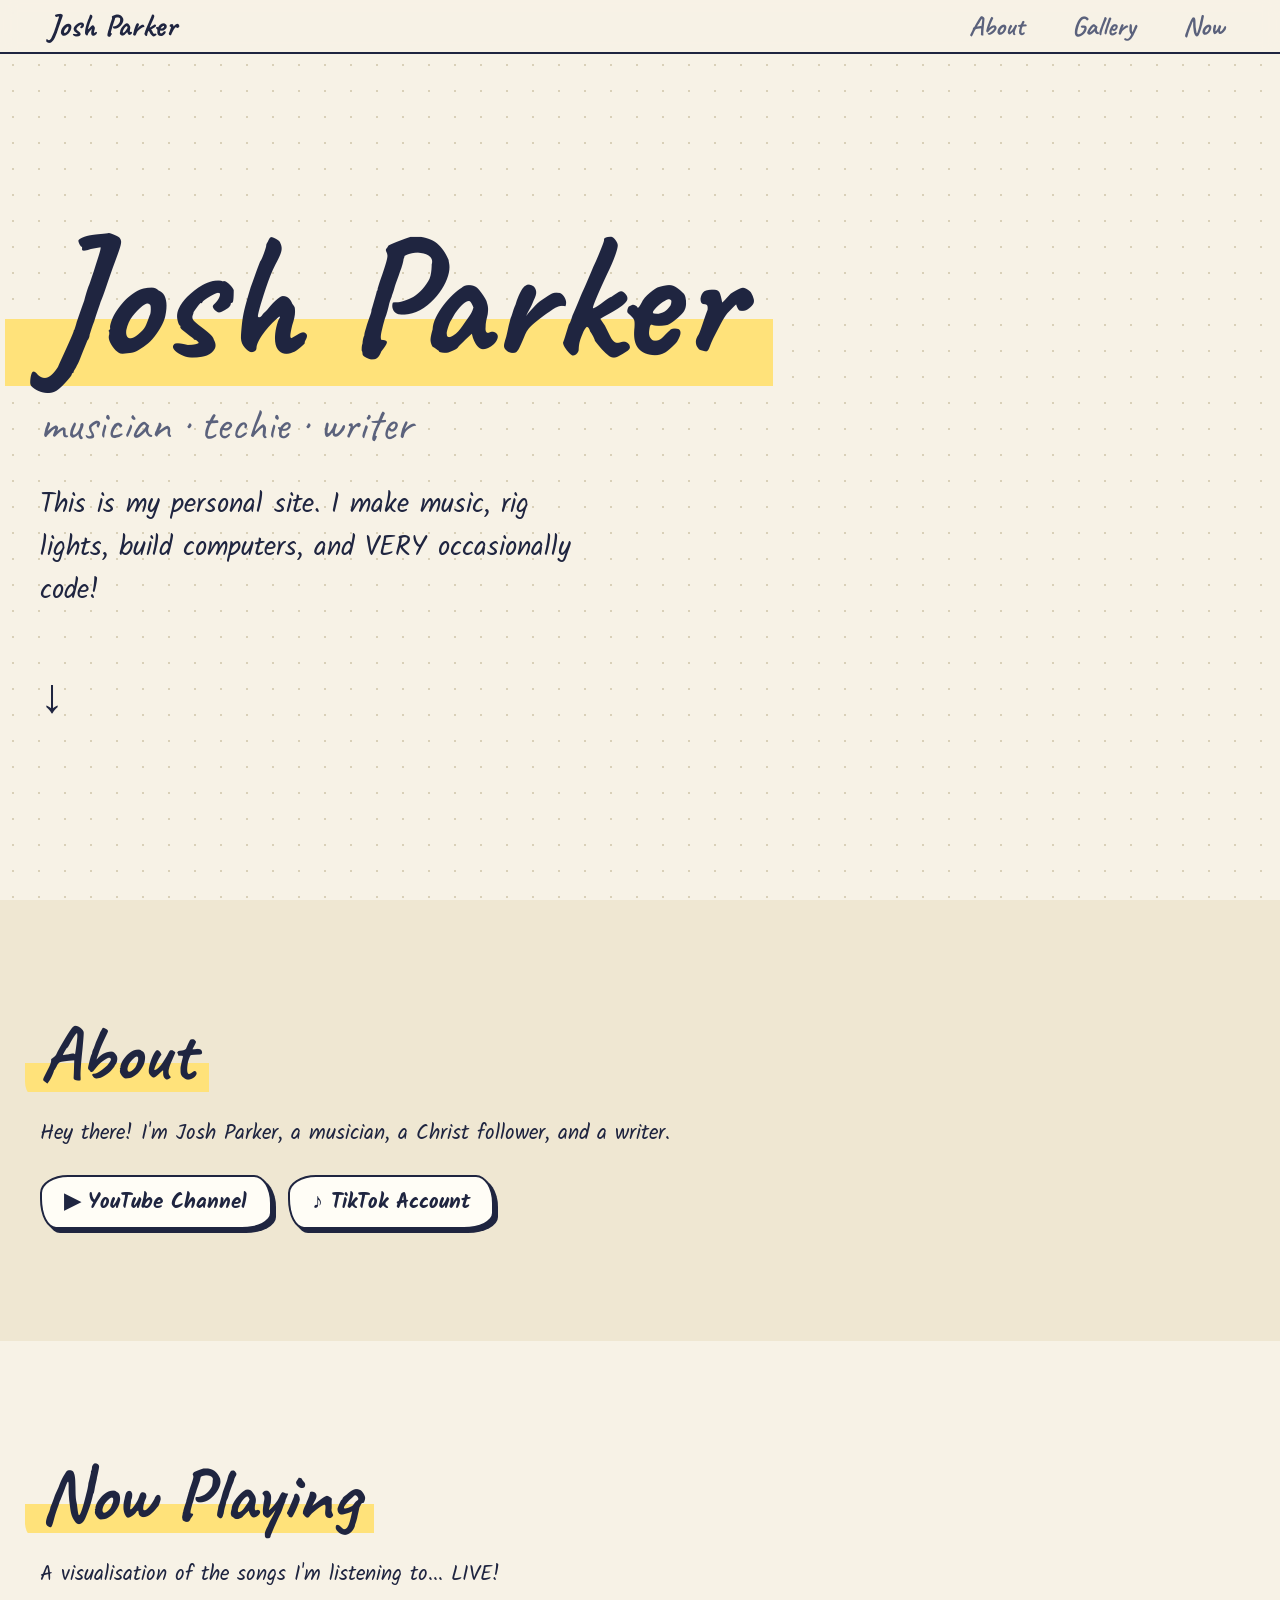
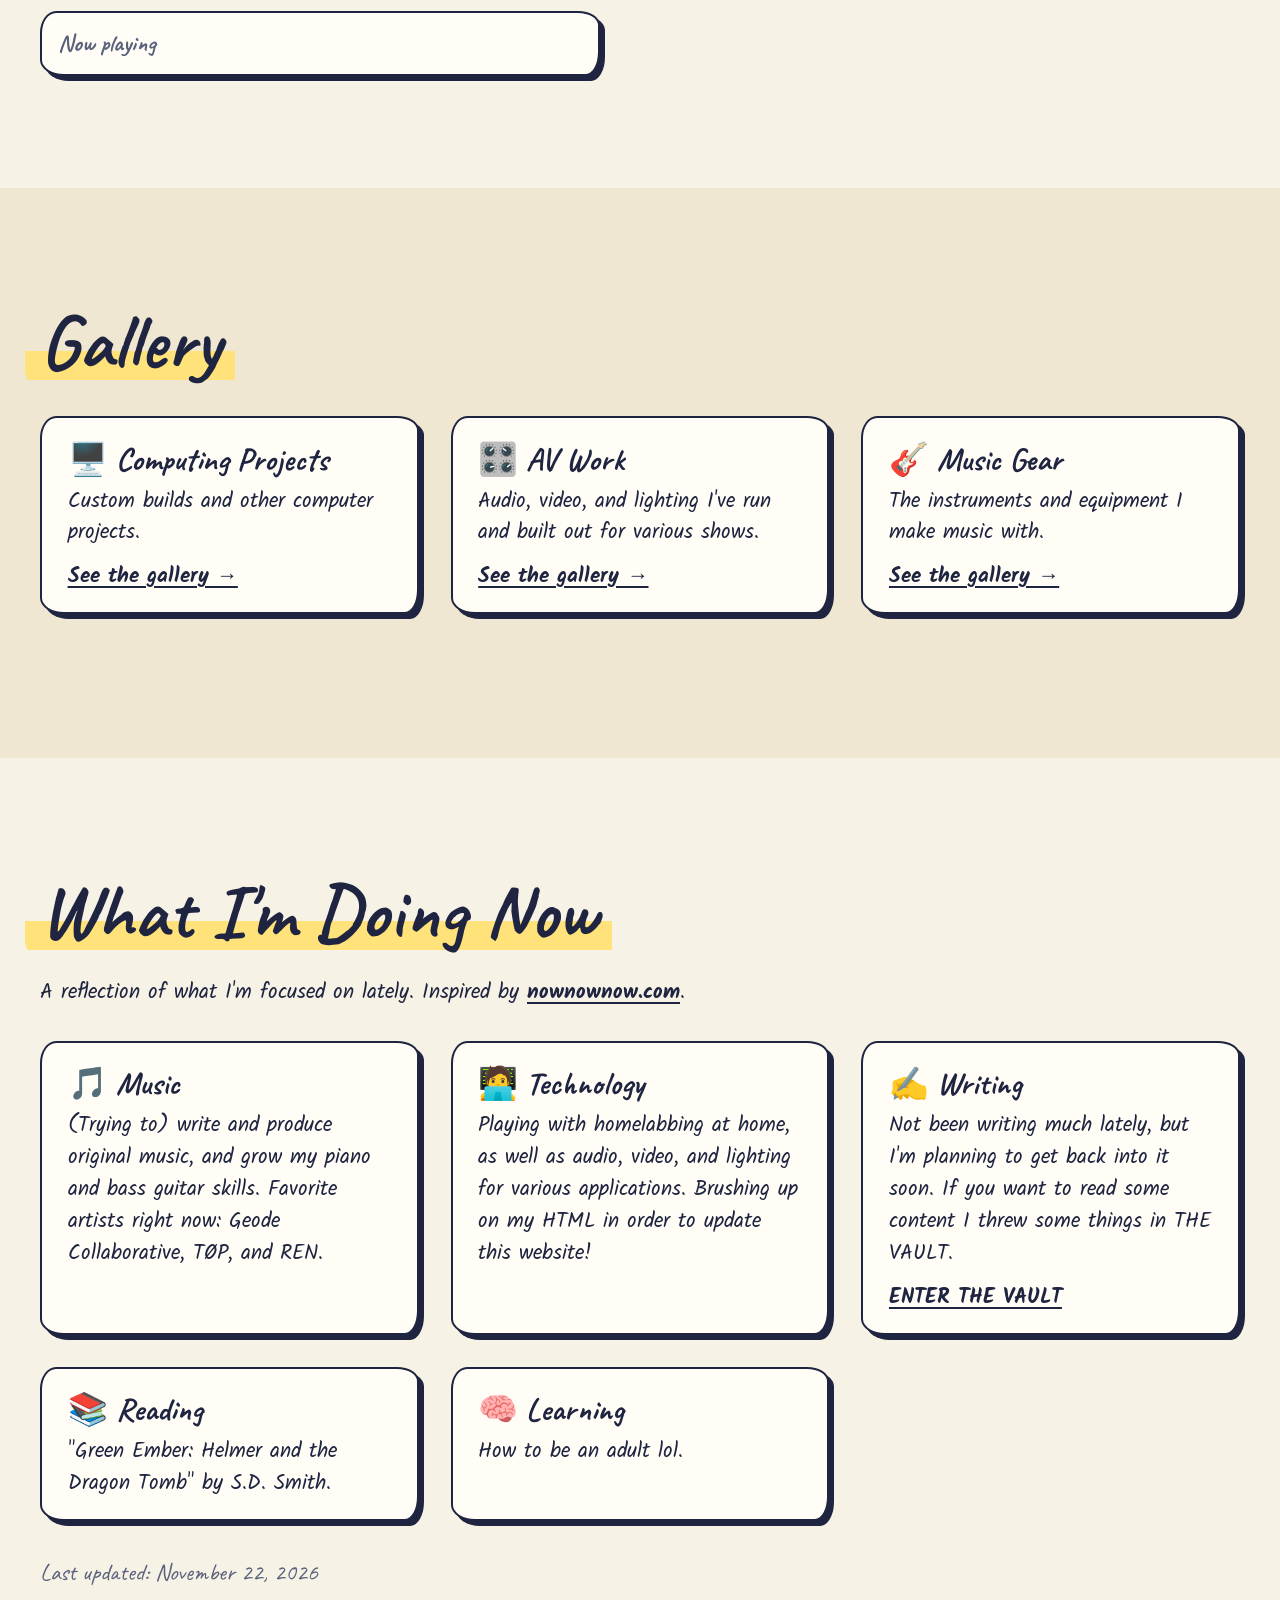
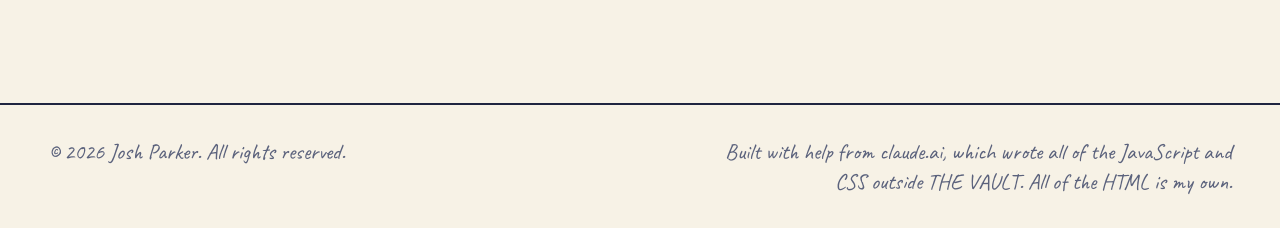
==== commit 266abc2d: "Updated site for Computing Gallery and other small things." ====
--- a/index.html
+++ b/index.html
@@ -3,7 +3,7 @@
 <head>
   <meta charset="UTF-8" />
   <meta name="viewport" content="width=device-width, initial-scale=1" />
-  <meta name="description" content="Josh Parker's personal site: music, stories, computers, and a little Python." />
+  <meta name="description" content="Josh Parker's personal site: music, AV and lighting work, computers, and writing." />
   <title>Josh Parker</title>
   <link rel="icon" href="icon.png" type="image/png" />
   <link rel="preconnect" href="https://fonts.googleapis.com" />
@@ -25,7 +25,7 @@
     <section id="home" class="hero">
       <div class="wrap">
         <h1><span>Josh Parker</span></h1>
-        <p class="tagline">musician · coder · storyteller</p>
+        <p class="tagline">musician · techie · writer</p>
         <p class="intro">This is my personal site. I make music, rig lights, build computers, and VERY occasionally code!</p>
         <a class="down" href="#about" aria-label="Scroll to About">↓</a>
       </div>
@@ -34,7 +34,7 @@
     <section id="about" class="band alt">
       <div class="wrap">
         <h2><span>About</span></h2>
-        <p>Hey there! I'm Josh Parker, a musician, coder, and storyteller.</p>
+        <p>Hey there! I'm Josh Parker, a musician, a Christ follower, and a writer.</p>
         <div class="pills">
           <a class="pill" href="https://www.youtube.com/@Josh-Makes-Music" target="_blank" rel="noopener">▶ YouTube Channel</a>
           <a class="pill" href="https://www.tiktok.com/@joshuacovert1" target="_blank" rel="noopener">♪ TikTok Account</a>
@@ -63,9 +63,9 @@
         <h2><span>Gallery</span></h2>
         <div class="cards">
           <article class="card">
-            <h3>🎸 Music Gear</h3>
-            <p>The instruments and equipment I make music with.</p>
-            <a href="music.html">See the gallery →</a>
+            <h3>🖥️ Computing Projects</h3>
+            <p>Custom builds and other computer projects.</p>
+            <a href="computing.html">See the gallery →</a>
           </article>
           <article class="card">
             <h3>🎛️ AV Work</h3>
@@ -73,9 +73,9 @@
             <a href="av.html">See the gallery →</a>
           </article>
           <article class="card">
-            <h3>🖥️ Computing Work</h3>
-            <p>Custom builds and other computer projects.</p>
-            <a href="computing.html">See the gallery →</a>
+            <h3>🎸 Music Gear</h3>
+            <p>The instruments and equipment I make music with.</p>
+            <a href="music.html">See the gallery →</a>
           </article>
         </div>
       </div>
@@ -96,7 +96,7 @@
           </article>
           <article class="card">
             <h3>✍️ Writing</h3>
-            <p>Not been writing much lately, but I'm planning to get back into it soon. If you want to read some content I threw some things in the Vault.</p>
+            <p>Not been writing much lately, but I'm planning to get back into it soon. If you want to read some content I threw some things in THE VAULT.</p>
             <a href="vault.html">ENTER THE VAULT</a>
           </article>
           <article class="card">
--- a/style.css
+++ b/style.css
@@ -144,7 +144,6 @@
   display: grid;
   grid-template-columns: repeat(auto-fill, minmax(min(100%, 300px), 1fr));
   gap: 2rem;
-  align-items: start;
   margin: 2rem 0;
 }
 
@@ -249,7 +248,6 @@
   display: grid;
   grid-template-columns: repeat(auto-fill, minmax(min(100%, 340px), 1fr));
   gap: 2.25rem;
-  align-items: start;
   margin: 2rem 0;
 }
 
